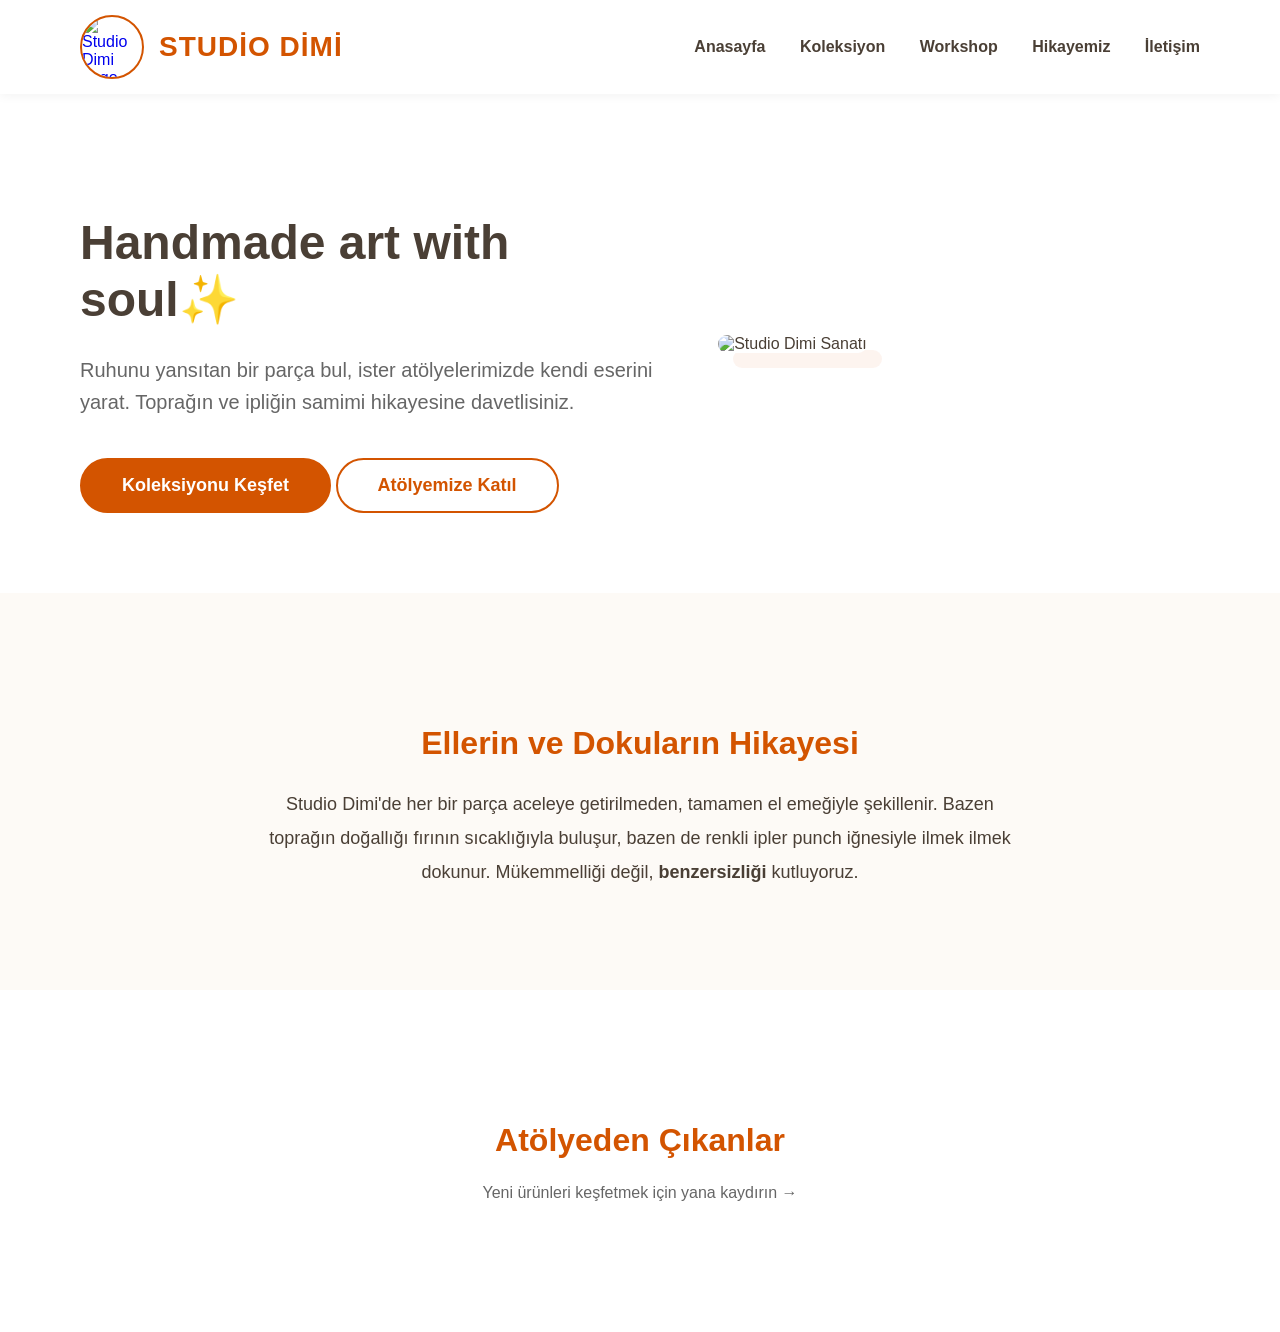
==== index.html @ f3dd5392 "Add files via upload" ====
<!DOCTYPE html>
<html lang="tr">
<head>
    <meta charset="UTF-8">
    <meta name="viewport" content="width=device-width, initial-scale=1.0">
    <title>Studio Dimi | Handmade Art with Soul</title>
    <link rel="icon" type="image/png" href="image/logo.png">
    <meta name="description" content="Studio Dimi handmade art with soul">
    <meta name="keywords" content="studio, dimi, handmade, seramik, atölye, workshop">    
    <link rel="stylesheet" href="style.css">
</head>
<body>
    
    <header class="ust-kisim"> 
        <div class="logo">
            <a href="index.html">
                <img src="image/logo.png" alt="Studio Dimi Logo" class="logo-img">
                <span class="logo-metin">Studio Dimi</span>
            </a>
        </div>
        <nav class="menu">
            <a href="index.html">Anasayfa</a>
            <a href="koleksiyon.html">Koleksiyon</a>
            <a href="workshop.html">Workshop</a>
            <a href="hikayemiz.html">Hikayemiz</a>
            <a href="iletisim.html">İletişim</a>
        </nav>
    </header>

    <main>
        <section class="ana-ekran" style="display: flex; flex-direction: row; height: auto; padding: 80px; align-items: center; gap: 60px; text-align: left; background: #fff;">
            <div style="flex: 1.2;">
                <h2 style="font-size: 48px; margin-bottom: 25px; line-height: 1.2;">Handmade art with soul✨</h2>
                <p style="font-size: 20px; margin-bottom: 40px; color: #666; line-height: 1.6;">Ruhunu yansıtan bir parça bul, ister atölyelerimizde kendi eserini yarat. Toprağın ve ipliğin samimi hikayesine davetlisiniz.</p>
                <div class="buton-grubu" style="justify-content: flex-start;">
                    <a href="koleksiyon.html" class="buton buton-birincil">Koleksiyonu Keşfet</a>
                    <a href="workshop.html" class="buton buton-ikincil">Atölyemize Katıl</a>
                </div>
            </div>
            <div style="flex: 1;">
                <img src="image/hero-banner.jpg" alt="Studio Dimi Sanatı" style="width: 100%; border-radius: 40px; box-shadow: 15px 15px 0px #D3540010;">
            </div>
        </section>

        <section style="padding: 100px 20px; text-align: center; background-color: #fdfaf6;">
            <h3>Ellerin ve Dokuların Hikayesi</h3>
            <p style="max-width: 750px; margin: 0 auto; line-height: 1.9; font-size: 18px;">
                Studio Dimi'de her bir parça aceleye getirilmeden, tamamen el emeğiyle şekillenir. Bazen toprağın doğallığı fırının sıcaklığıyla buluşur, bazen de renkli ipler punch iğnesiyle ilmek ilmek dokunur. Mükemmelliği değil, <b>benzersizliği</b> kutluyoruz.
            </p>
        </section>

        <section style="padding: 100px 20px; text-align: center; background-color: #fff;">
            <h3>Atölyeden Çıkanlar</h3>
            <p style="color: #666; margin-bottom: 30px;">Yeni ürünleri keşfetmek için yana kaydırın →</p>
---- style.css ----
/* =========================================
   1. GENEL AYARLAR (Temel Yazı Tipi ve Renkler)
========================================= */
body {
    font-family: 'Segoe UI', Tahoma, Geneva, Verdana, sans-serif !important;
    margin: 0;
    padding: 0;
    background-color: #fdfaf6; 
    color: #4a3f35; 
}

/* =========================================
   2. MENÜ VE LOGO ALANI
========================================= */
.ust-kisim {
    display: flex;
    justify-content: space-between;
    align-items: center;
    padding: 15px 80px;
    background-color: rgba(255,255,255,0.95);
    box-shadow: 0 2px 10px rgba(0,0,0,0.05);
    position: sticky; 
    top: 0;
    z-index: 1000;
    backdrop-filter: blur(5px);
}

/* --- YENİ EKLENEN YUVARLAK LOGO VE METİN AYARLARI --- */
.logo a {
    display: flex;
    align-items: center; /* Resmi ve yazıyı dikeyde tam ortalar */
    gap: 15px; /* Resim ile yazı arasındaki boşluk */
    text-decoration: none;
}

.logo-img {
    width: 60px;
    height: 60px;
    border-radius: 50%; /* Kare resmi kusursuz bir yuvarlağa çevirir */
    object-fit: cover; /* Resmin sündürülmesini engeller */
    transition: transform 0.3s ease;
    border: 2px solid #D35400; /* Logoya ince şık bir çerçeve (isteğe bağlı) */
}

.logo-metin {
    font-size: 28px;
    letter-spacing: 1px;
    color: #D35400;
    text-transform: uppercase;
    font-weight: bold;
}

.logo a:hover .logo-img {
    transform: scale(1.05); /* Üzerine gelince logo hafif büyür */
}

/* --- MENÜ LİNKLERİ --- */
.menu a {
    text-decoration: none;
    color: #4a3f35;
    margin-left: 30px;
    font-weight: 600;
    transition: 0.3s ease;
}

.menu a:hover { 
    color: #D35400; 
}

/* =========================================
   3. BAŞLIKLAR VE BUTONLAR
========================================= */
section h3, .kategori-baslik {
    font-size: 32px;
    color: #D35400;
    margin-bottom: 25px;
    text-align: center;
}

.buton-birincil, .buton-ikincil {
    padding: 15px 40px;
    font-size: 18px;
    border-radius: 50px;
    text-decoration: none;
    display: inline-block;
    cursor: pointer;
    font-weight: bold;
    transition: 0.3s ease;
}

.buton-birincil {
    background-color: #D35400;
    color: white;
    border: 2px solid #D35400;
}
.buton-birincil:hover {
    background-color: transparent;
    color: #D35400;
}

.buton-ikincil {
    background-color: transparent;
    color: #D35400;
    border: 2px solid #D35400;
}
.buton-ikincil:hover {
    background-color: #D35400;
    color: white;
}

/* =========================================
   4. ÜRÜN KARTLARI (Kusursuz Boyutlandırma)
========================================= */
.urun-karti {
    display: flex;
    flex-direction: column;
    background: #fff; 
    border-radius: 20px;
    overflow: hidden; 
    box-shadow: 0 5px 15px rgba(0,0,0,0.05);
    transition: transform 0.4s ease, box-shadow 0.4s ease;
    cursor: pointer;
}

.urun-karti:hover {
    transform: translateY(-10px) scale(1.03);
    box-shadow: 0 15px 30px rgba(0,0,0,0.15);
}

.urun-karti img {
    width: 100% !important;
    height: 280px !important; 
    object-fit: cover !important; 
    display: block; 
    border-radius: 20px 20px 0 0 !important; 
}

.urun-karti h4 { margin: 15px 15px 5px 15px; font-size: 20px; text-align: center; }
.urun-karti p { margin: 0 15px 15px 15px; color: #D35400; font-weight: 500; text-align: center; }

/* Scroll Çubuğunu Gizleme */
div[style*="overflow-x: auto"]::-webkit-scrollbar { display: none; }
div[style*="overflow-x: auto"] { scrollbar-width: none; }

/* =========================================
   5. BÜYÜK RESİM PENCERESİ (MODAL)
========================================= */
#resimModal {
    display: none;
    position: fixed;
    z-index: 9999;
    left: 0; top: 0; width: 100%; height: 100%;
    background-color: rgba(0,0,0,0.9);
    align-items: center; justify-content: center;
    cursor: zoom-out;
}

#modalResmi {
    max-width: 90%; max-height: 80%;
    border-radius: 10px;
    box-shadow: 0 0 30px rgba(0,0,0,0.5);
    animation: zoomla 0.3s;
}

@keyframes zoomla {
    from {transform: scale(0.7)} 
    to {transform: scale(1)}
}
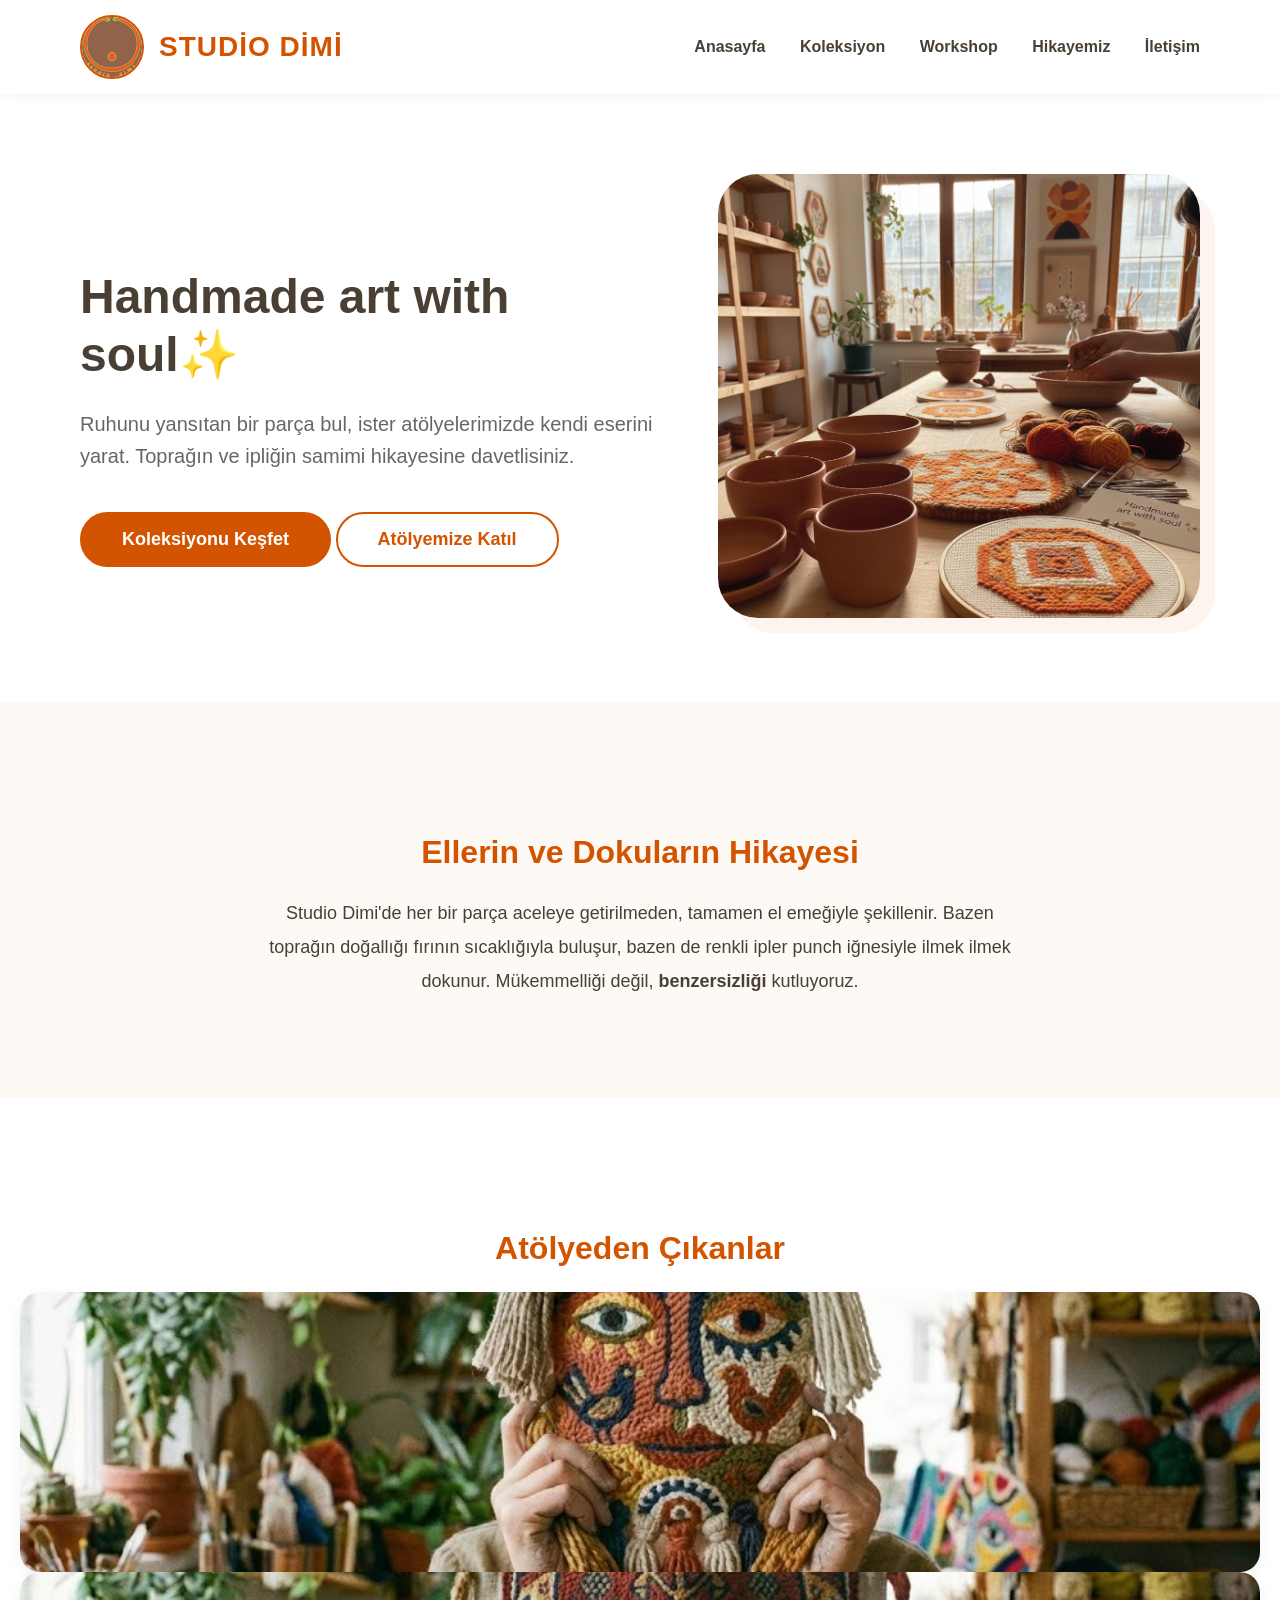
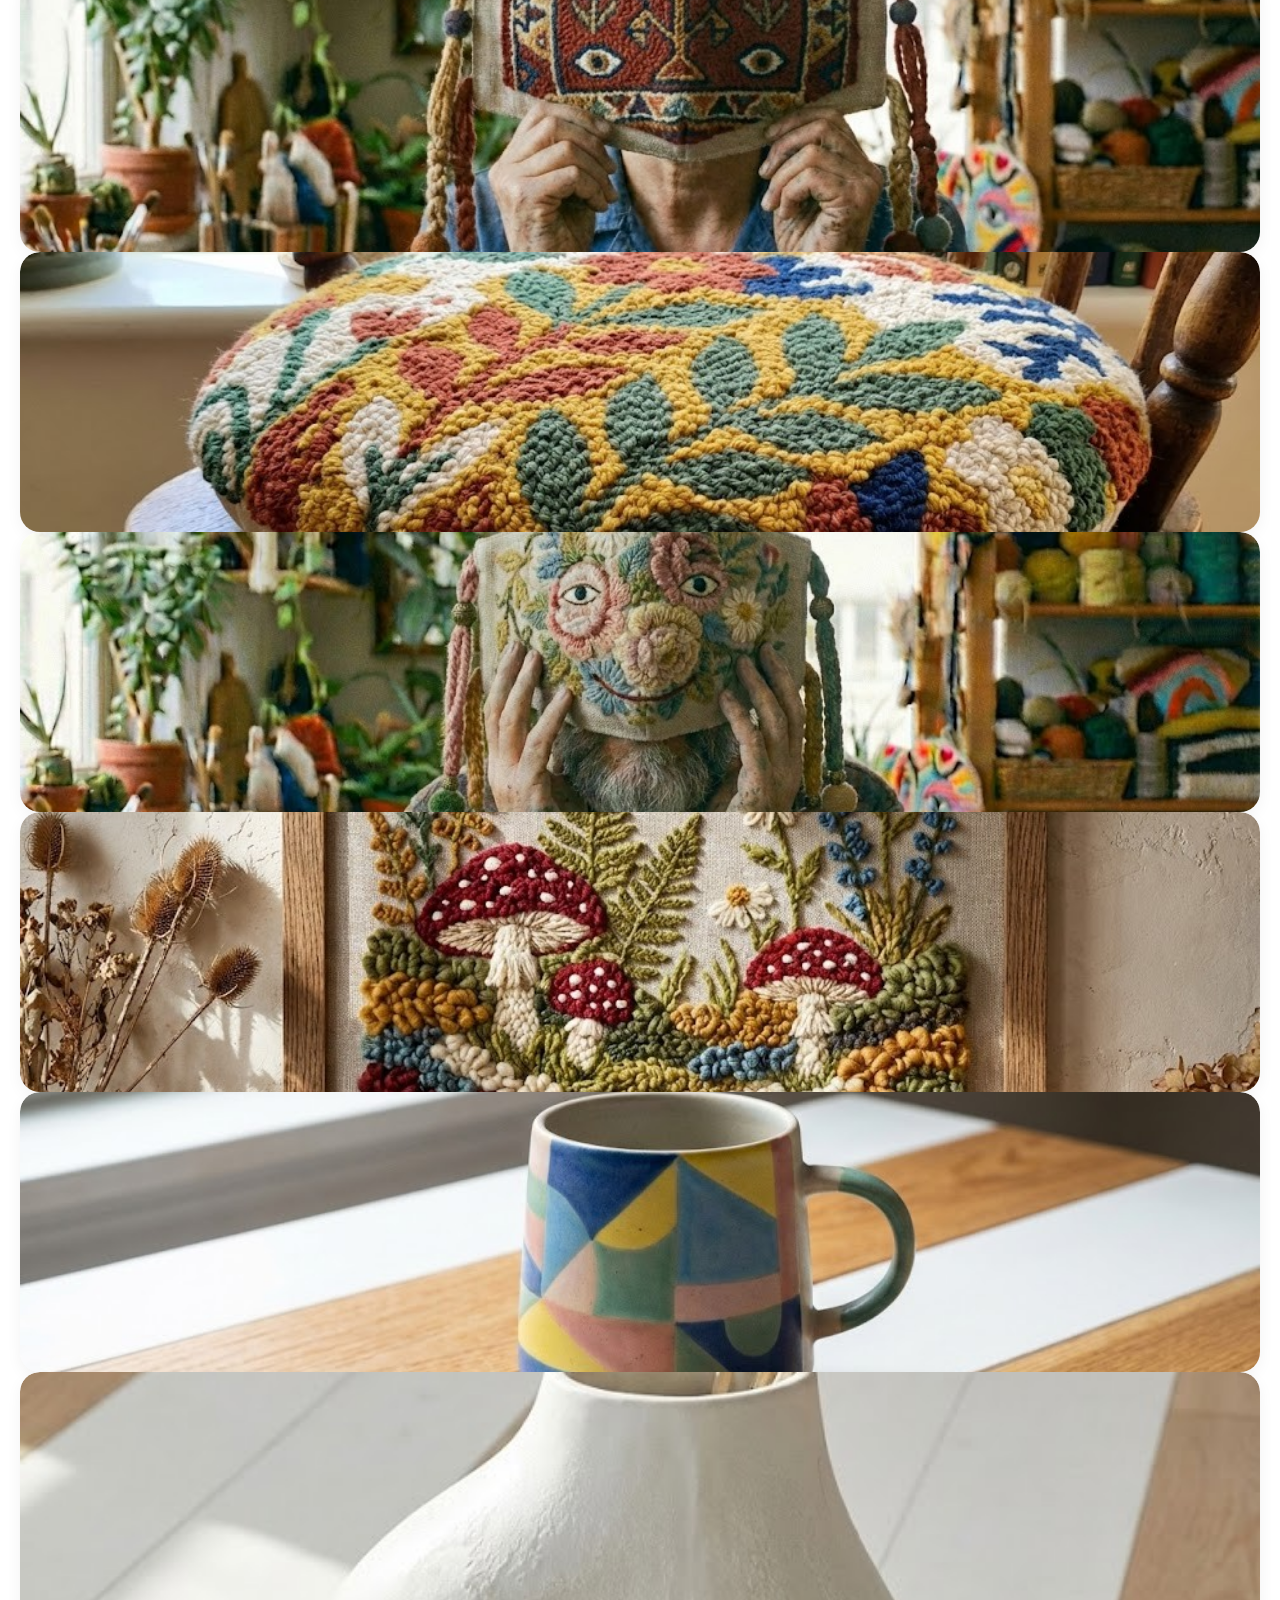
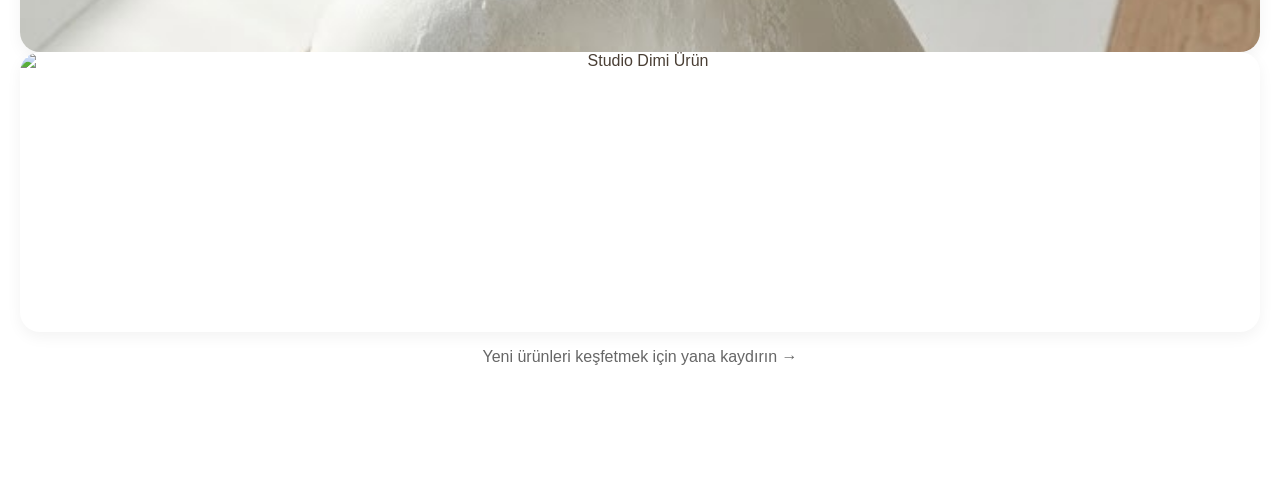
==== commit 6df21e07: "Update index.html with new content and structure" ====
--- a/index.html
+++ b/index.html
@@ -51,4 +51,14 @@
 
         <section style="padding: 100px 20px; text-align: center; background-color: #fff;">
             <h3>Atölyeden Çıkanlar</h3>
-            <p style="color: #666; margin-bottom: 30px;">Yeni ürünleri keşfetmek için yana kaydırın →</p>+<div class="urun-galerisi">
+                <div class="urun-karti"><img src="image/maskeler.jpg" alt="Studio Dimi Ürün"></div>
+                <div class="urun-karti"><img src="image/punchmask.jpg" alt="Studio Dimi Ürün"></div>
+                <div class="urun-karti"><img src="image/punchminder.jpg" alt="Studio Dimi Ürün"></div>
+                <div class="urun-karti"><img src="image/maskecalima.jpg" alt="Studio Dimi Ürün"></div>
+     <div class="urun-karti"><img src="image/mantarcalisma.jpg" alt="Studio Dimi Ürün"></div>
+                <div class="urun-karti"><img src="image/seramik.jpg" alt="Studio Dimi Ürün"></div>
+                <div class="urun-karti"><img src="image/vazo.jpg" alt="Studio Dimi Ürün"></div>
+                <div class="urun-karti"><img src="image/kupakedi.jpg" alt="Studio Dimi Ürün"></div>
+            </div>
+            <p style="color: #666; margin-bottom: 30px;">Yeni ürünleri keşfetmek için yana kaydırın →</p>
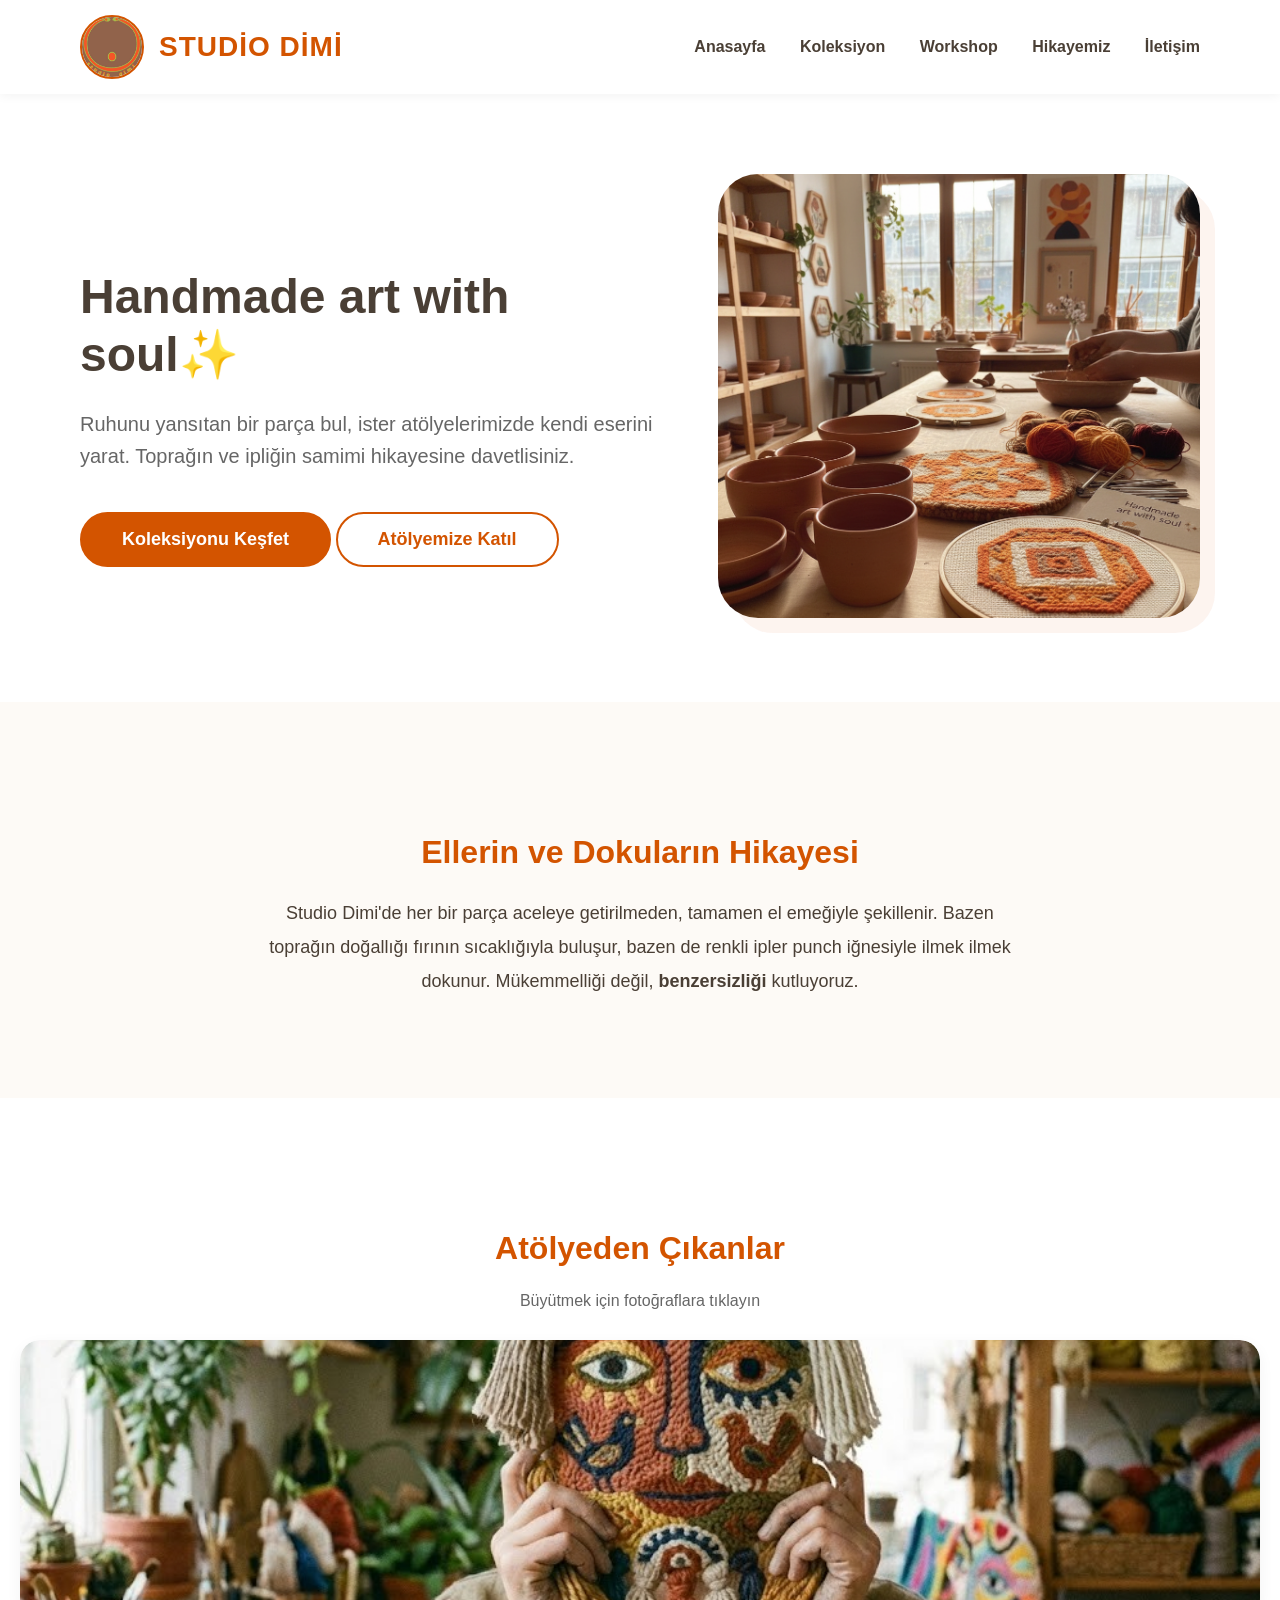
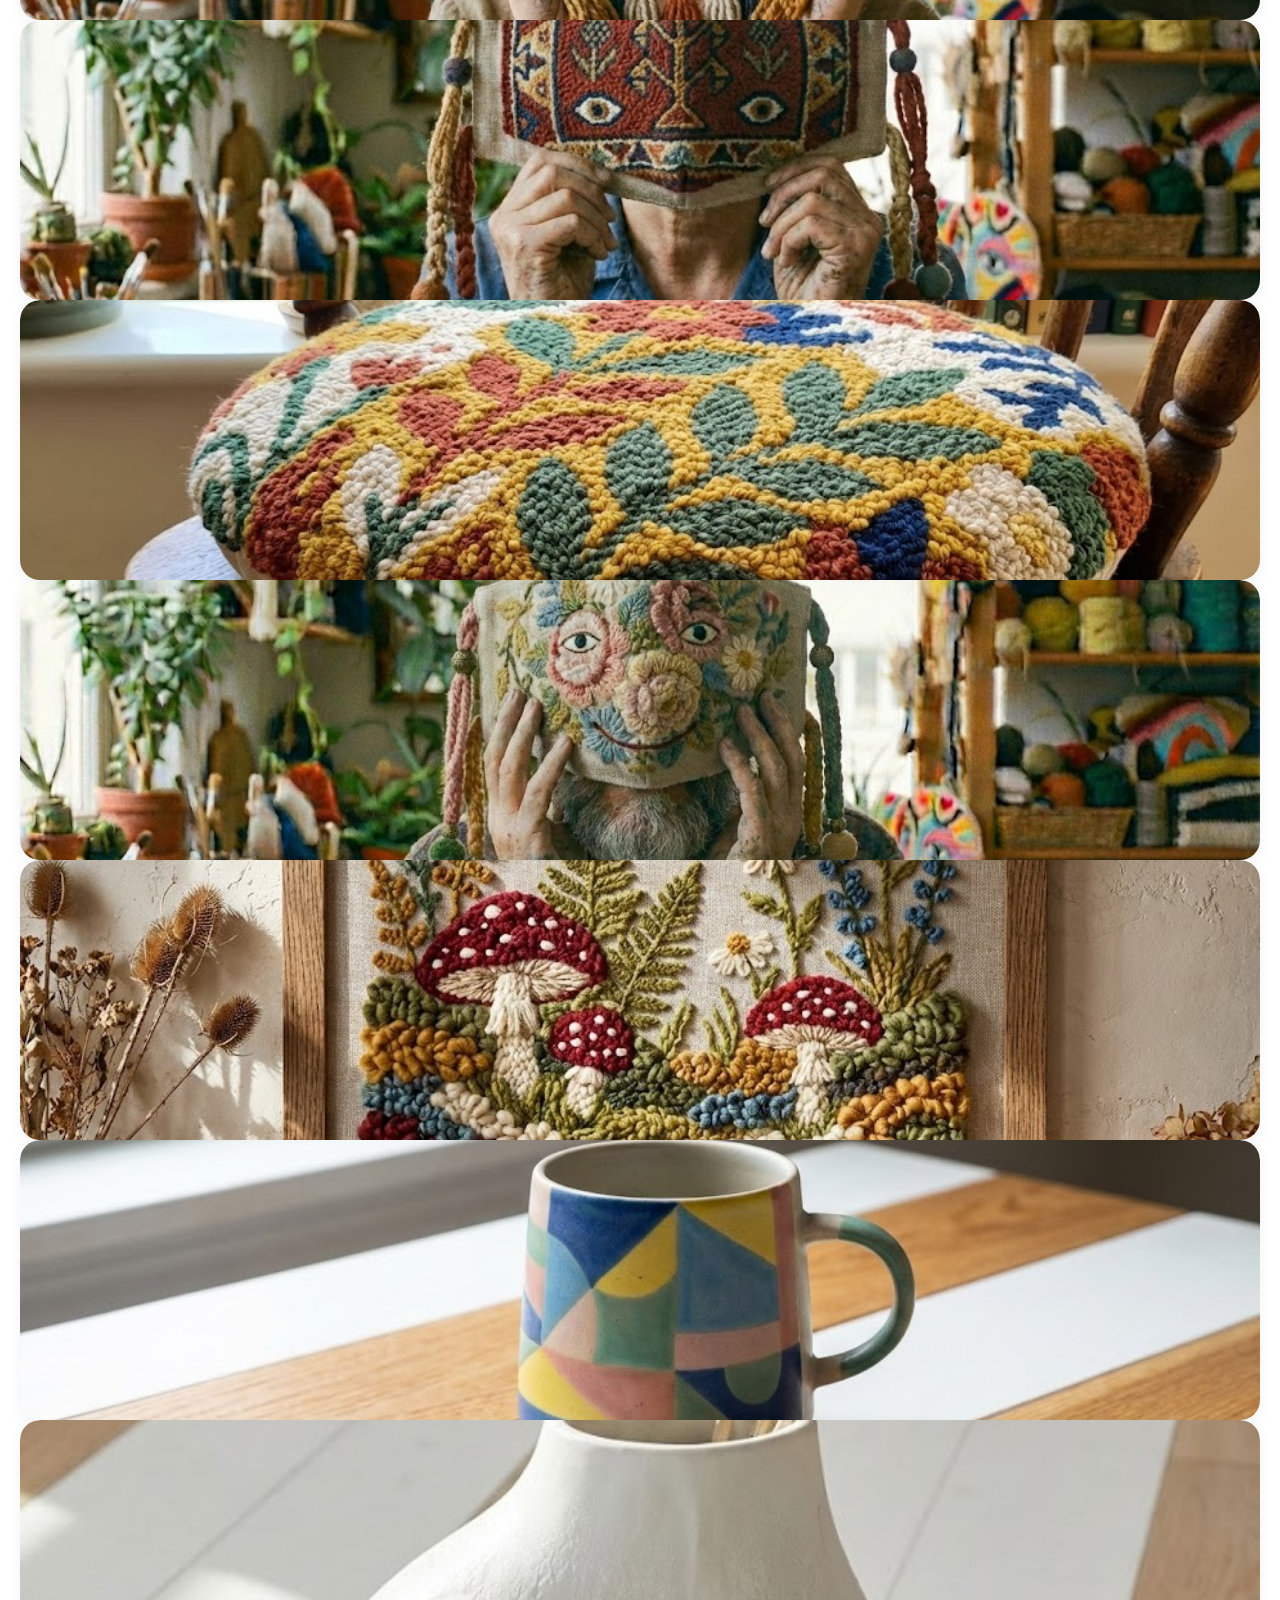
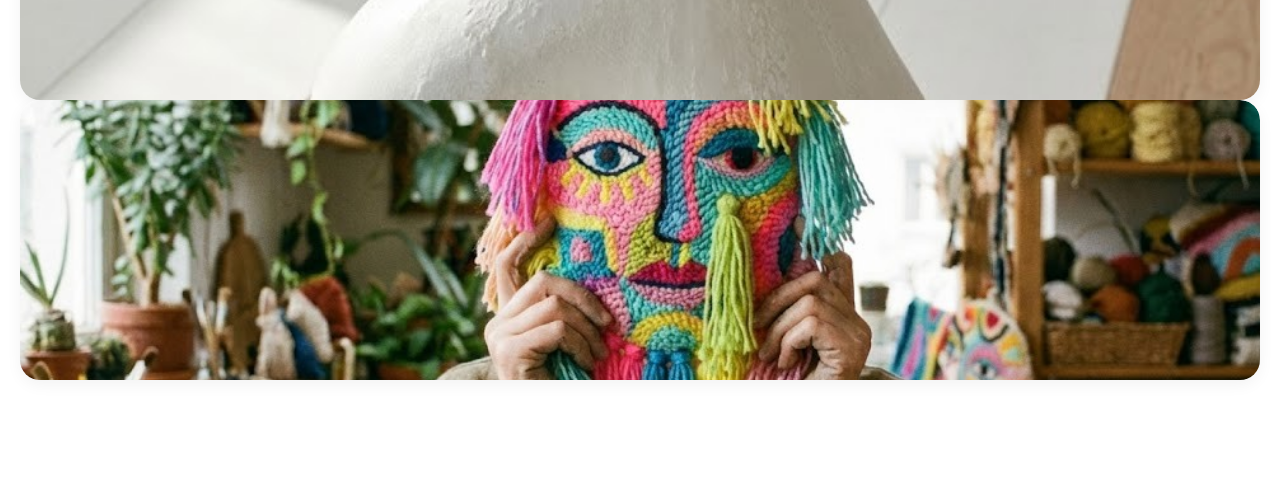
==== commit 53d6b20e: "Update index.html" ====
--- a/index.html
+++ b/index.html
@@ -51,14 +51,46 @@
 
         <section style="padding: 100px 20px; text-align: center; background-color: #fff;">
             <h3>Atölyeden Çıkanlar</h3>
-<div class="urun-galerisi">
-                <div class="urun-karti"><img src="image/maskeler.jpg" alt="Studio Dimi Ürün"></div>
-                <div class="urun-karti"><img src="image/punchmask.jpg" alt="Studio Dimi Ürün"></div>
-                <div class="urun-karti"><img src="image/punchminder.jpg" alt="Studio Dimi Ürün"></div>
-                <div class="urun-karti"><img src="image/maskecalima.jpg" alt="Studio Dimi Ürün"></div>
-     <div class="urun-karti"><img src="image/mantarcalisma.jpg" alt="Studio Dimi Ürün"></div>
-                <div class="urun-karti"><img src="image/seramik.jpg" alt="Studio Dimi Ürün"></div>
-                <div class="urun-karti"><img src="image/vazo.jpg" alt="Studio Dimi Ürün"></div>
-                <div class="urun-karti"><img src="image/kupakedi.jpg" alt="Studio Dimi Ürün"></div>
+            <p style="color: #666; margin-bottom: 30px;">Büyütmek için fotoğraflara tıklayın</p>
+            
+            <div class="urun-galerisi">
+                <div class="urun-karti"><img src="image/maskeler.jpg" alt="Studio Dimi Ürün" onclick="acModal(this.src)"></div>
+                <div class="urun-karti"><img src="image/punchmask.jpg" alt="Studio Dimi Ürün" onclick="acModal(this.src)"></div>
+                <div class="urun-karti"><img src="image/punchminder.jpg" alt="Studio Dimi Ürün" onclick="acModal(this.src)"></div>
+                <div class="urun-karti"><img src="image/maskecalima.jpg" alt="Studio Dimi Ürün" onclick="acModal(this.src)"></div>
+                <div class="urun-karti"><img src="image/mantarcalisma.jpg" alt="Studio Dimi Ürün" onclick="acModal(this.src)"></div>
+                <div class="urun-karti"><img src="image/seramik.jpg" alt="Studio Dimi Ürün" onclick="acModal(this.src)"></div>
+                <div class="urun-karti"><img src="image/vazo.jpg" alt="Studio Dimi Ürün" onclick="acModal(this.src)"></div>
+                <div class="urun-karti"><img src="image/renklimaske.jpg" alt="Studio Dimi Ürün" onclick="acModal(this.src)"></div>
             </div>
-            <p style="color: #666; margin-bottom: 30px;">Yeni ürünleri keşfetmek için yana kaydırın →</p>
+        </section>
+    </main>
+
+    <div id="resimModal" class="modal">
+        <span class="kapat" onclick="kapatModal()">&times;</span>
+        <img class="modal-icerik" id="buyutulmusResim">
+    </div>
+
+    <script>
+        function acModal(resimKaynagi) {
+            var modal = document.getElementById("resimModal");
+            var buyutulmusImg = document.getElementById("buyutulmusResim");
+            modal.style.display = "block";
+            buyutulmusImg.src = resimKaynagi;
+        }
+
+        function kapatModal() {
+            var modal = document.getElementById("resimModal");
+            modal.style.display = "none";
+        }
+        
+        // Modal açıkken dışarı tıklanırsa da kapansın
+        window.onclick = function(event) {
+            var modal = document.getElementById("resimModal");
+            if (event.target == modal) {
+                modal.style.display = "none";
+            }
+        }
+    </script>
+</body>
+</html>
